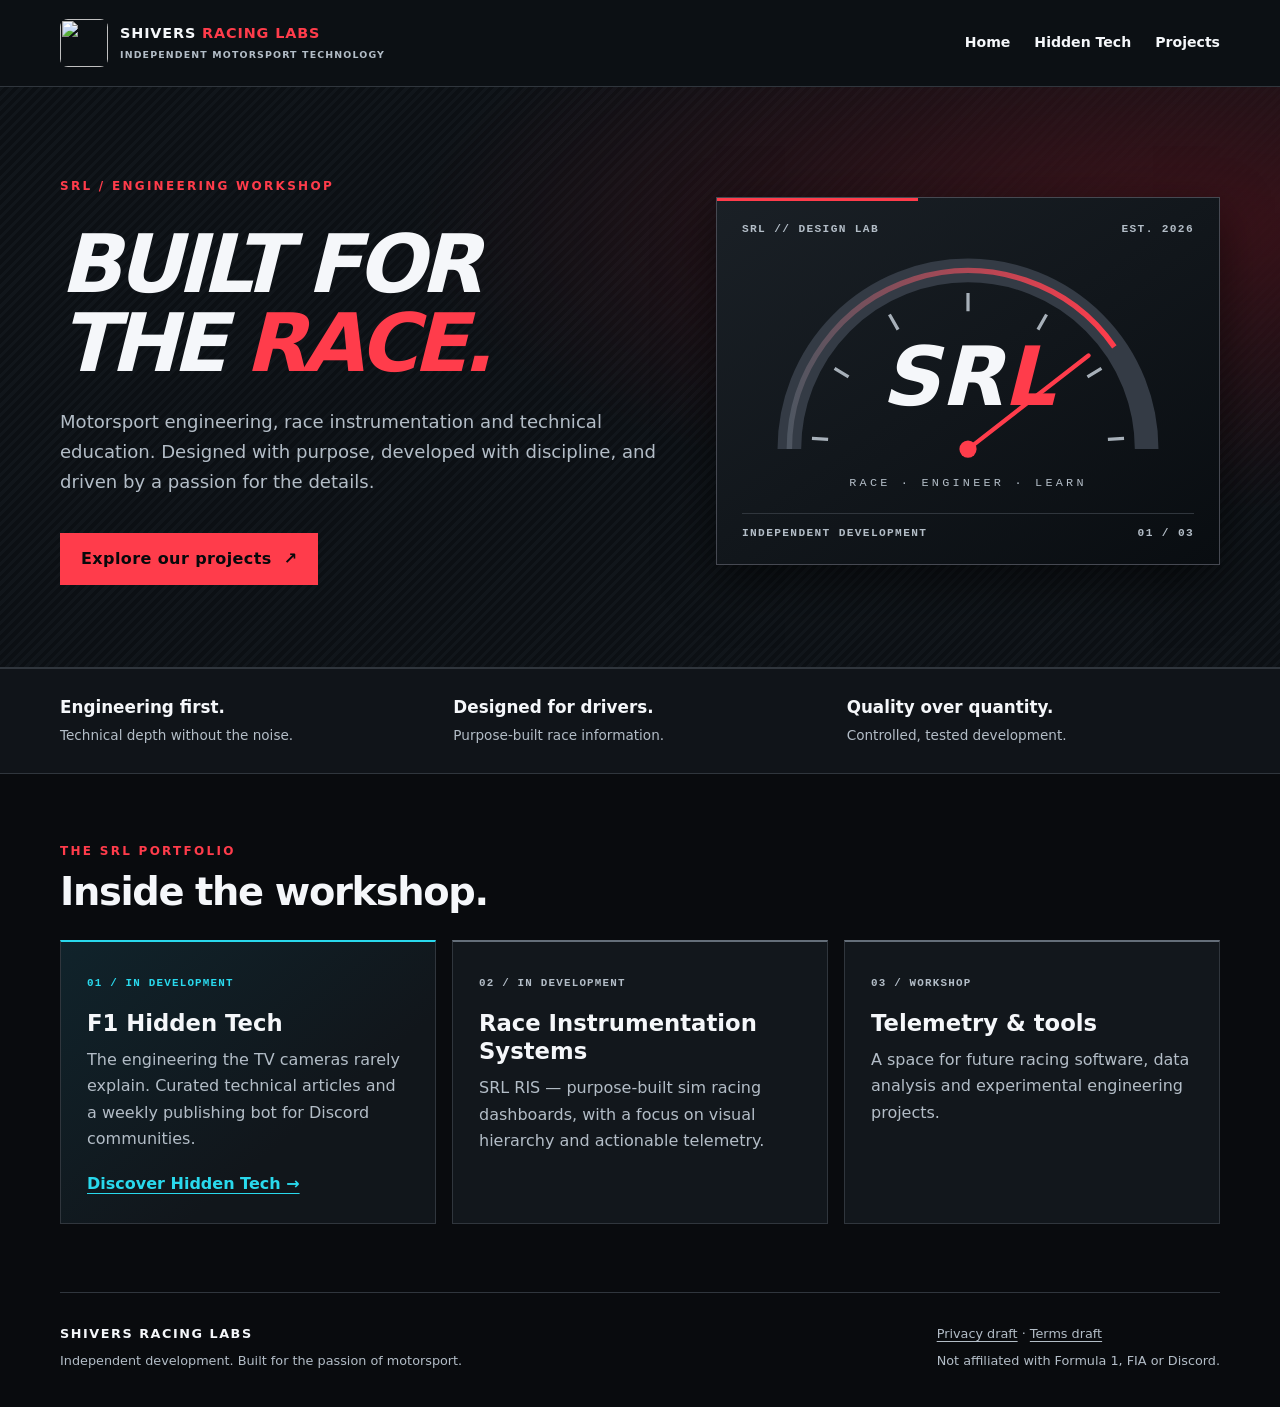
==== index.html @ 80d01013 "Site M1: add index.html" ====
<!doctype html>
<html lang="en"><head><meta charset="utf-8"><meta name="viewport" content="width=device-width, initial-scale=1"><meta name="description" content="Independent motorsport technology, race instrumentation and technical education."><meta name="color-scheme" content="dark"><title>Home | Shivers Racing Labs</title><link rel="stylesheet" href="style.css"></head><body class=""><a class="skip" href="#main">Skip to content</a><header class="mast"><div class="wrap bar"><a class="brand" href="index.html"><img src="https://avatars.githubusercontent.com/u/360861136?v=4" width="48" height="48" alt="" referrerpolicy="no-referrer"><span>SHIVERS <b>RACING LABS</b><small>INDEPENDENT MOTORSPORT TECHNOLOGY</small></span></a><nav aria-label="Main navigation"><a href="index.html">Home</a><a href="hidden-tech.html">Hidden Tech</a><a href="index.html#projects">Projects</a></nav></div></header><main id="main"><section class="hero"><div class="wrap"><div><div class="eyebrow">SRL / Engineering workshop</div><h1>Built for<br>the <span>race.</span></h1><p class="lede">Motorsport engineering, race instrumentation and technical education. Designed with purpose, developed with discipline, and driven by a passion for the details.</p><a class="cta" href="#projects">Explore our projects <span aria-hidden="true">↗</span></a></div><div class="instrument"><div class="instrument-top"><span>SRL // DESIGN LAB</span><span>EST. 2026</span></div><svg viewBox="0 0 420 230" role="img" aria-label="Decorative racing instrumentation motif, not live telemetry"><defs><linearGradient id="g"><stop stop-color="#4e5661"/><stop offset="1" stop-color="#ff3c4b"/></linearGradient></defs><path d="M44 185 A166 166 0 0 1 376 185" fill="none" stroke="#343b45" stroke-width="22"/><path d="M44 185 A166 166 0 0 1 346 90" fill="none" stroke="url(#g)" stroke-width="5"/><g stroke="#a7b0b9" stroke-width="3"><path d="M65 175l15 1M86 110l13 8M137 60l8 14M210 40v17M283 60l-8 14M334 110l-13 8M355 175l-15 1"/></g><path d="M210 185 L322 98" stroke="#ff3c4b" stroke-width="4" stroke-linecap="round"/><circle cx="210" cy="185" r="8" fill="#ff3c4b"/><text x="210" y="144" fill="#f5f7fa" font-family="system-ui,sans-serif" font-size="76" font-style="italic" font-weight="900" text-anchor="middle">SR<tspan fill="#ff3c4b">L</tspan></text><text x="210" y="219" fill="#b3bdc7" text-anchor="middle" font-family="monospace" font-size="11" letter-spacing="3">RACE · ENGINEER · LEARN</text></svg><div class="instrument-bottom"><span>INDEPENDENT DEVELOPMENT</span><span>01 / 03</span></div></div></div></section><section class="strip"><div class="wrap"><div><strong>Engineering first.</strong><span>Technical depth without the noise.</span></div><div><strong>Designed for drivers.</strong><span>Purpose-built race information.</span></div><div><strong>Quality over quantity.</strong><span>Controlled, tested development.</span></div></div></section><section class="wrap section" id="projects"><div class="eyebrow">The SRL portfolio</div><h2>Inside the workshop.</h2><div class="cards"><article class="card feature"><span class="status">01 / In development</span><h3>F1 Hidden Tech</h3><p>The engineering the TV cameras rarely explain. Curated technical articles and a weekly publishing bot for Discord communities.</p><a href="hidden-tech.html">Discover Hidden Tech →</a></article><article class="card"><span class="status">02 / In development</span><h3>Race Instrumentation Systems</h3><p>SRL RIS — purpose-built sim racing dashboards, with a focus on visual hierarchy and actionable telemetry.</p></article><article class="card"><span class="status">03 / Workshop</span><h3>Telemetry &amp; tools</h3><p>A space for future racing software, data analysis and experimental engineering projects.</p></article></div></section></main><footer class="wrap footer"><div><strong>SHIVERS RACING LABS</strong><p>Independent development. Built for the passion of motorsport.</p></div><div><a href="privacy.html">Privacy draft</a> · <a href="terms.html">Terms draft</a><p>Not affiliated with Formula 1, FIA or Discord.</p></div></footer></body></html>
---- style.css ----
:root{color-scheme:dark;--bg:#090b0e;--panel:#12171c;--line:#30363d;--text:#f5f7fa;--muted:#b3bdc7;--red:#ff3c4b;--cyan:#29d9ed;font-family:system-ui,-apple-system,BlinkMacSystemFont,"Segoe UI",sans-serif}*{box-sizing:border-box}html{scroll-behavior:smooth}body{margin:0;background:var(--bg);color:var(--text);line-height:1.65}a{color:inherit;text-underline-offset:.22em}a:hover{color:var(--cyan)}a:focus-visible{outline:2px solid var(--cyan);outline-offset:5px}.wrap{width:min(1160px,calc(100% - 48px));margin-inline:auto}.skip{position:absolute;left:12px;top:-100px;background:white;color:#111;padding:12px;z-index:5}.skip:focus{top:8px}.mast{border-bottom:1px solid var(--line);background:#0c1014}.bar{display:flex;align-items:center;justify-content:space-between;gap:28px;min-height:86px}.brand{display:flex;align-items:center;gap:12px;text-decoration:none;font-size:.9rem;font-weight:800;letter-spacing:.06em;line-height:1.2}.brand img{border-radius:8px;object-fit:cover}.brand b{color:var(--red)}.brand small{display:block;color:var(--muted);font-size:.59rem;letter-spacing:.12em;margin-top:7px}nav{display:flex;gap:24px;flex-wrap:wrap}nav a{font-size:.88rem;text-decoration:none;font-weight:600}.hero{position:relative;overflow:hidden;border-bottom:1px solid var(--line);background:radial-gradient(ellipse at 92% 24%,#3a1219 0%,transparent 46%),repeating-linear-gradient(135deg,#11161b 0px,#11161b 3px,#0c1014 3px,#0c1014 7px)}.hero .wrap{position:relative;display:grid;grid-template-columns:1.1fr .9fr;align-items:center;gap:40px;padding-block:90px 82px}.eyebrow{font-size:.75rem;letter-spacing:.19em;font-weight:800;color:var(--red);text-transform:uppercase}.hero h1{font-size:clamp(3rem,6.3vw,6rem);font-style:italic;line-height:.98;letter-spacing:-.065em;margin:.35em 0 .3em;text-transform:uppercase}.hero h1 span{color:var(--red)}.lede{color:var(--muted);max-width:600px;font-size:1.13rem}.cta{display:inline-flex;gap:12px;align-items:center;padding:12px 20px;border:1px solid var(--red);background:var(--red);color:#08090b;text-decoration:none;font-weight:800;margin-top:18px;letter-spacing:.025em}.cta:hover{background:#ff6874;color:#08090b}.instrument{border:1px solid #464952;background:linear-gradient(145deg,#1a2026,#090d11);padding:25px;position:relative;box-shadow:0 16px 45px #0008}.instrument:before{content:"";position:absolute;top:0;left:0;width:40%;height:3px;background:var(--red)}.instrument-top,.instrument-bottom{display:flex;justify-content:space-between;gap:14px;align-items:center;color:var(--muted);font:700 .7rem ui-monospace,monospace;letter-spacing:.12em}.instrument svg{display:block;width:100%;height:auto;margin:15px 0}.instrument-bottom{padding-top:13px;border-top:1px solid var(--line)}.section{padding-block:68px}.section h2{font-size:clamp(1.8rem,3vw,2.7rem);line-height:1.15;letter-spacing:-.035em;margin:8px 0 26px}.cards{display:grid;grid-template-columns:repeat(3,1fr);gap:16px}.card{padding:26px;border:1px solid var(--line);background:var(--panel);border-top:2px solid #646e79;min-width:0}.card.feature{border-top-color:var(--cyan);background:linear-gradient(140deg,#10232b,#11161b 65%)}.card h3{font-size:1.42rem;line-height:1.25;margin:14px 0 10px}.card p{color:var(--muted);margin:0 0 18px}.status{font:700 .68rem ui-monospace,monospace;letter-spacing:.11em;text-transform:uppercase;color:var(--muted)}.feature .status,.feature a,.tech .eyebrow{color:var(--cyan)}.feature a{font-weight:750}.strip{border-block:1px solid var(--line);background:#101419}.strip .wrap{display:grid;grid-template-columns:repeat(3,1fr);padding-block:25px;gap:20px}.strip strong{display:block;font-size:1.05rem}.strip span{color:var(--muted);font-size:.85rem}.tech .hero{background:radial-gradient(ellipse at 85% 25%,#123a45 0%,transparent 52%),repeating-linear-gradient(135deg,#11171b 0px,#11171b 3px,#0b1014 3px,#0b1014 7px)}.tech .hero h1 span{color:var(--cyan)}.tech .cta{background:var(--cyan);border-color:var(--cyan)}.tech .instrument:before{background:var(--cyan)}.techmark{text-align:center;padding:34px 12px}.techmark .big{font-size:clamp(3rem,7vw,5.6rem);line-height:1;font-weight:900;font-style:italic;letter-spacing:-.08em;color:var(--text)}.techmark .sub{font-weight:850;font-style:italic;letter-spacing:.06em;color:var(--cyan);font-size:clamp(1rem,2.4vw,1.5rem)}.techmark .rule{height:3px;background:linear-gradient(90deg,transparent,var(--cyan),transparent);margin:18px 0}.article{max-width:840px;padding-block:58px 72px}.article h1{font-size:clamp(2rem,5vw,3.5rem);letter-spacing:-.045em;line-height:1.1}.article h2{font-size:1.35rem;margin-top:32px}.article p,.article li{color:var(--muted)}.notice{background:#211b12;border:1px solid #8a6834;padding:15px 20px;color:#ffe1ab;margin:20px 0 30px}.notice strong{color:#ffe1ab}.article a{color:var(--cyan);overflow-wrap:anywhere}.footer{border-top:1px solid var(--line);display:flex;justify-content:space-between;gap:30px;padding-block:30px;color:var(--muted);font-size:.8rem}.footer strong{letter-spacing:.12em;color:var(--text)}.footer p{margin:6px 0}.footer a{color:var(--muted)}@media(max-width:780px){.hero .wrap{grid-template-columns:1fr;padding-block:56px;gap:28px}.cards{grid-template-columns:1fr}.bar{flex-wrap:wrap;padding-block:15px;gap:15px}nav{gap:18px}.strip .wrap{grid-template-columns:1fr;gap:15px}.footer{flex-direction:column;gap:14px}.section{padding-block:42px}}@media(max-width:380px){.wrap{width:calc(100% - 28px)}.brand{font-size:.78rem}.brand small{font-size:.53rem}.instrument{padding:17px}}@media(prefers-reduced-motion:reduce){html{scroll-behavior:auto}}
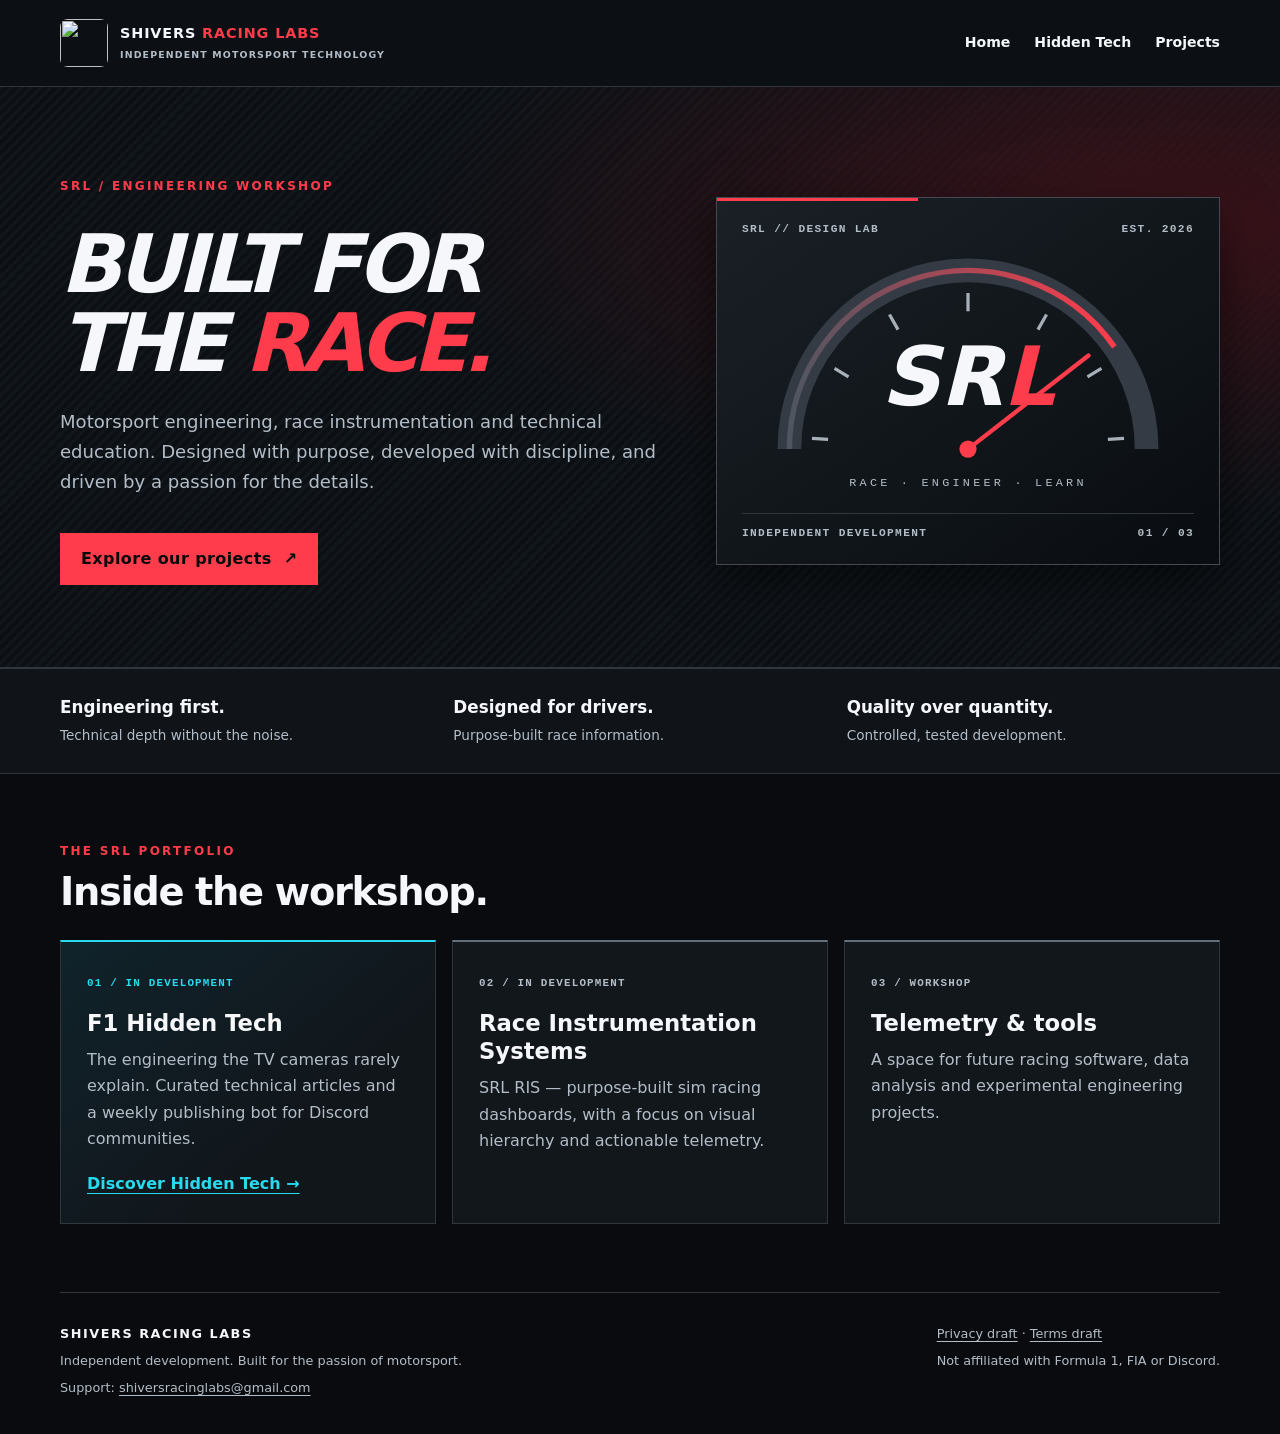
==== commit 16a2338b: "Site M1: add verified SRL contact to index.html" ====
--- a/index.html
+++ b/index.html
@@ -1,2 +1,2 @@
 <!doctype html>
-<html lang="en"><head><meta charset="utf-8"><meta name="viewport" content="width=device-width, initial-scale=1"><meta name="description" content="Independent motorsport technology, race instrumentation and technical education."><meta name="color-scheme" content="dark"><title>Home | Shivers Racing Labs</title><link rel="stylesheet" href="style.css"></head><body class=""><a class="skip" href="#main">Skip to content</a><header class="mast"><div class="wrap bar"><a class="brand" href="index.html"><img src="https://avatars.githubusercontent.com/u/360861136?v=4" width="48" height="48" alt="" referrerpolicy="no-referrer"><span>SHIVERS <b>RACING LABS</b><small>INDEPENDENT MOTORSPORT TECHNOLOGY</small></span></a><nav aria-label="Main navigation"><a href="index.html">Home</a><a href="hidden-tech.html">Hidden Tech</a><a href="index.html#projects">Projects</a></nav></div></header><main id="main"><section class="hero"><div class="wrap"><div><div class="eyebrow">SRL / Engineering workshop</div><h1>Built for<br>the <span>race.</span></h1><p class="lede">Motorsport engineering, race instrumentation and technical education. Designed with purpose, developed with discipline, and driven by a passion for the details.</p><a class="cta" href="#projects">Explore our projects <span aria-hidden="true">↗</span></a></div><div class="instrument"><div class="instrument-top"><span>SRL // DESIGN LAB</span><span>EST. 2026</span></div><svg viewBox="0 0 420 230" role="img" aria-label="Decorative racing instrumentation motif, not live telemetry"><defs><linearGradient id="g"><stop stop-color="#4e5661"/><stop offset="1" stop-color="#ff3c4b"/></linearGradient></defs><path d="M44 185 A166 166 0 0 1 376 185" fill="none" stroke="#343b45" stroke-width="22"/><path d="M44 185 A166 166 0 0 1 346 90" fill="none" stroke="url(#g)" stroke-width="5"/><g stroke="#a7b0b9" stroke-width="3"><path d="M65 175l15 1M86 110l13 8M137 60l8 14M210 40v17M283 60l-8 14M334 110l-13 8M355 175l-15 1"/></g><path d="M210 185 L322 98" stroke="#ff3c4b" stroke-width="4" stroke-linecap="round"/><circle cx="210" cy="185" r="8" fill="#ff3c4b"/><text x="210" y="144" fill="#f5f7fa" font-family="system-ui,sans-serif" font-size="76" font-style="italic" font-weight="900" text-anchor="middle">SR<tspan fill="#ff3c4b">L</tspan></text><text x="210" y="219" fill="#b3bdc7" text-anchor="middle" font-family="monospace" font-size="11" letter-spacing="3">RACE · ENGINEER · LEARN</text></svg><div class="instrument-bottom"><span>INDEPENDENT DEVELOPMENT</span><span>01 / 03</span></div></div></div></section><section class="strip"><div class="wrap"><div><strong>Engineering first.</strong><span>Technical depth without the noise.</span></div><div><strong>Designed for drivers.</strong><span>Purpose-built race information.</span></div><div><strong>Quality over quantity.</strong><span>Controlled, tested development.</span></div></div></section><section class="wrap section" id="projects"><div class="eyebrow">The SRL portfolio</div><h2>Inside the workshop.</h2><div class="cards"><article class="card feature"><span class="status">01 / In development</span><h3>F1 Hidden Tech</h3><p>The engineering the TV cameras rarely explain. Curated technical articles and a weekly publishing bot for Discord communities.</p><a href="hidden-tech.html">Discover Hidden Tech →</a></article><article class="card"><span class="status">02 / In development</span><h3>Race Instrumentation Systems</h3><p>SRL RIS — purpose-built sim racing dashboards, with a focus on visual hierarchy and actionable telemetry.</p></article><article class="card"><span class="status">03 / Workshop</span><h3>Telemetry &amp; tools</h3><p>A space for future racing software, data analysis and experimental engineering projects.</p></article></div></section></main><footer class="wrap footer"><div><strong>SHIVERS RACING LABS</strong><p>Independent development. Built for the passion of motorsport.</p></div><div><a href="privacy.html">Privacy draft</a> · <a href="terms.html">Terms draft</a><p>Not affiliated with Formula 1, FIA or Discord.</p></div></footer></body></html>+<html lang="en"><head><meta charset="utf-8"><meta name="viewport" content="width=device-width, initial-scale=1"><meta name="description" content="Independent motorsport technology, race instrumentation and technical education."><meta name="color-scheme" content="dark"><title>Home | Shivers Racing Labs</title><link rel="stylesheet" href="style.css"></head><body class=""><a class="skip" href="#main">Skip to content</a><header class="mast"><div class="wrap bar"><a class="brand" href="index.html"><img src="https://avatars.githubusercontent.com/u/360861136?v=4" width="48" height="48" alt="" referrerpolicy="no-referrer"><span>SHIVERS <b>RACING LABS</b><small>INDEPENDENT MOTORSPORT TECHNOLOGY</small></span></a><nav aria-label="Main navigation"><a href="index.html">Home</a><a href="hidden-tech.html">Hidden Tech</a><a href="index.html#projects">Projects</a></nav></div></header><main id="main"><section class="hero"><div class="wrap"><div><div class="eyebrow">SRL / Engineering workshop</div><h1>Built for<br>the <span>race.</span></h1><p class="lede">Motorsport engineering, race instrumentation and technical education. Designed with purpose, developed with discipline, and driven by a passion for the details.</p><a class="cta" href="#projects">Explore our projects <span aria-hidden="true">↗</span></a></div><div class="instrument"><div class="instrument-top"><span>SRL // DESIGN LAB</span><span>EST. 2026</span></div><svg viewBox="0 0 420 230" role="img" aria-label="Decorative racing instrumentation motif, not live telemetry"><defs><linearGradient id="g"><stop stop-color="#4e5661"/><stop offset="1" stop-color="#ff3c4b"/></linearGradient></defs><path d="M44 185 A166 166 0 0 1 376 185" fill="none" stroke="#343b45" stroke-width="22"/><path d="M44 185 A166 166 0 0 1 346 90" fill="none" stroke="url(#g)" stroke-width="5"/><g stroke="#a7b0b9" stroke-width="3"><path d="M65 175l15 1M86 110l13 8M137 60l8 14M210 40v17M283 60l-8 14M334 110l-13 8M355 175l-15 1"/></g><path d="M210 185 L322 98" stroke="#ff3c4b" stroke-width="4" stroke-linecap="round"/><circle cx="210" cy="185" r="8" fill="#ff3c4b"/><text x="210" y="144" fill="#f5f7fa" font-family="system-ui,sans-serif" font-size="76" font-style="italic" font-weight="900" text-anchor="middle">SR<tspan fill="#ff3c4b">L</tspan></text><text x="210" y="219" fill="#b3bdc7" text-anchor="middle" font-family="monospace" font-size="11" letter-spacing="3">RACE · ENGINEER · LEARN</text></svg><div class="instrument-bottom"><span>INDEPENDENT DEVELOPMENT</span><span>01 / 03</span></div></div></div></section><section class="strip"><div class="wrap"><div><strong>Engineering first.</strong><span>Technical depth without the noise.</span></div><div><strong>Designed for drivers.</strong><span>Purpose-built race information.</span></div><div><strong>Quality over quantity.</strong><span>Controlled, tested development.</span></div></div></section><section class="wrap section" id="projects"><div class="eyebrow">The SRL portfolio</div><h2>Inside the workshop.</h2><div class="cards"><article class="card feature"><span class="status">01 / In development</span><h3>F1 Hidden Tech</h3><p>The engineering the TV cameras rarely explain. Curated technical articles and a weekly publishing bot for Discord communities.</p><a href="hidden-tech.html">Discover Hidden Tech →</a></article><article class="card"><span class="status">02 / In development</span><h3>Race Instrumentation Systems</h3><p>SRL RIS — purpose-built sim racing dashboards, with a focus on visual hierarchy and actionable telemetry.</p></article><article class="card"><span class="status">03 / Workshop</span><h3>Telemetry &amp; tools</h3><p>A space for future racing software, data analysis and experimental engineering projects.</p></article></div></section></main><footer class="wrap footer"><div><strong>SHIVERS RACING LABS</strong><p>Independent development. Built for the passion of motorsport.</p><p>Support: <a href="mailto:shiversracinglabs@gmail.com">shiversracinglabs@gmail.com</a></p></div><div><a href="privacy.html">Privacy draft</a> · <a href="terms.html">Terms draft</a><p>Not affiliated with Formula 1, FIA or Discord.</p></div></footer></body></html>
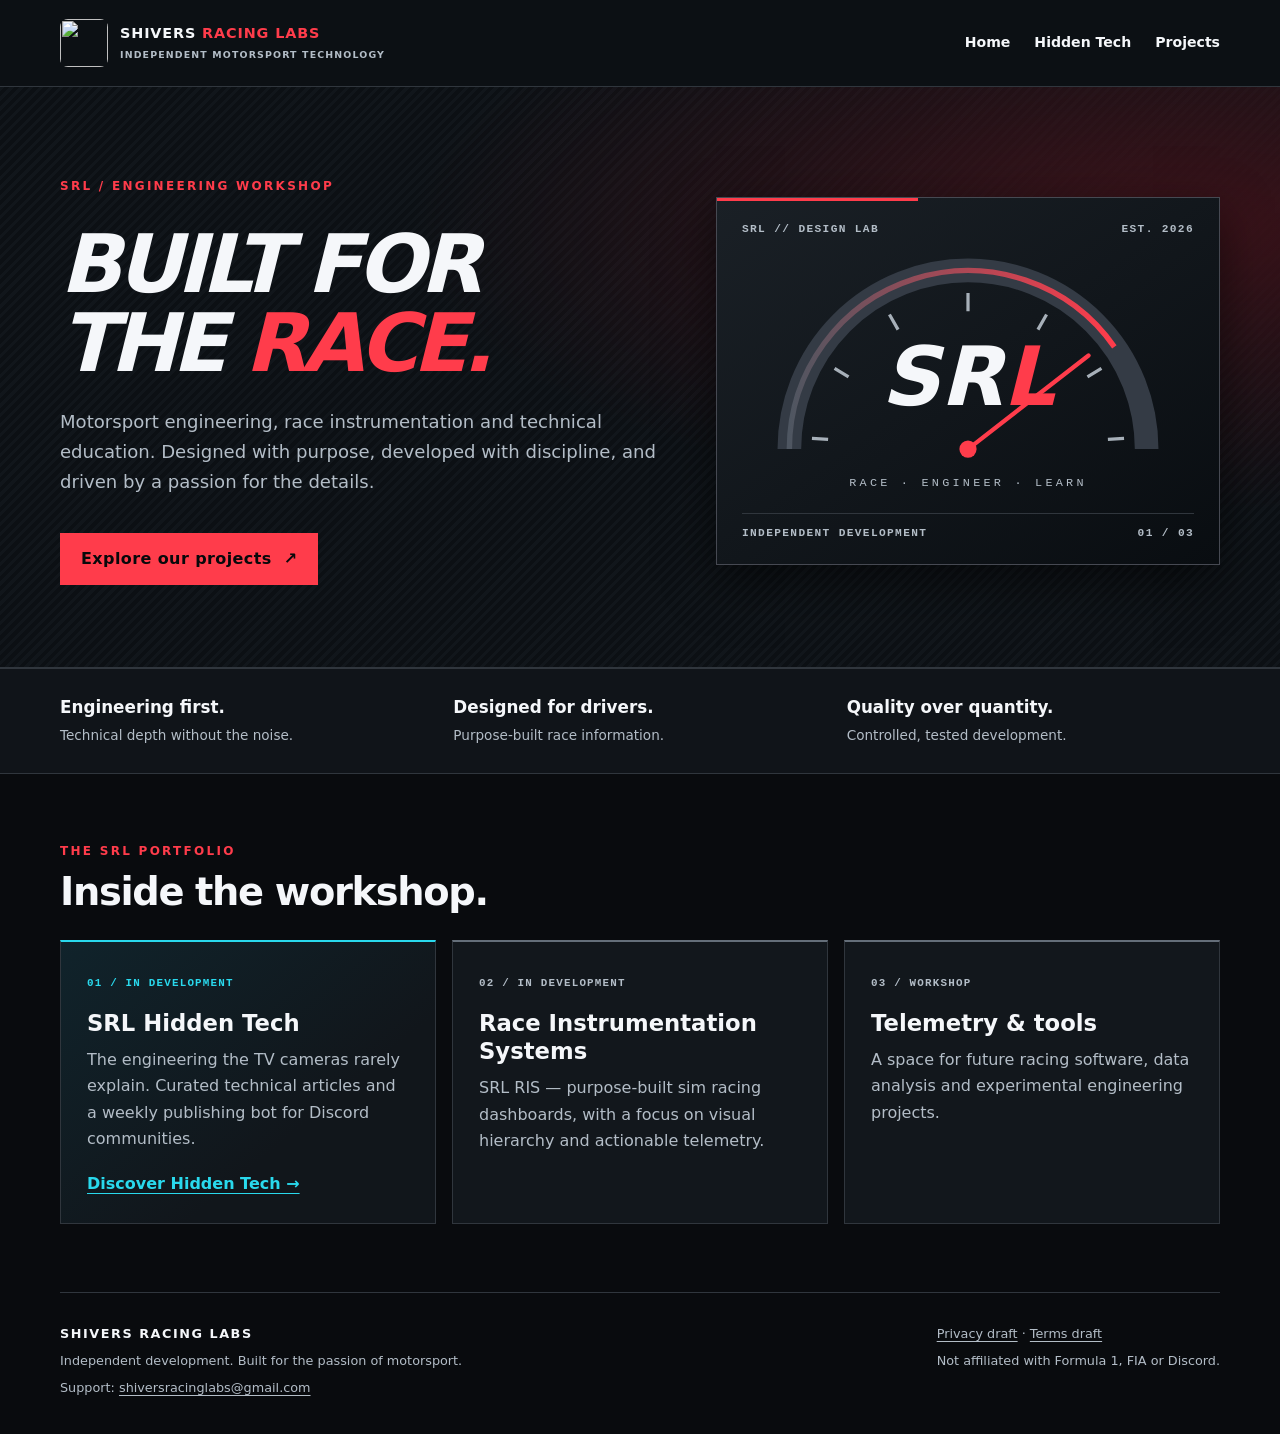
==== commit 445320b5: "Branding R1: update index.html" ====
--- a/index.html
+++ b/index.html
@@ -1,2 +1,2 @@
 <!doctype html>
-<html lang="en"><head><meta charset="utf-8"><meta name="viewport" content="width=device-width, initial-scale=1"><meta name="description" content="Independent motorsport technology, race instrumentation and technical education."><meta name="color-scheme" content="dark"><title>Home | Shivers Racing Labs</title><link rel="stylesheet" href="style.css"></head><body class=""><a class="skip" href="#main">Skip to content</a><header class="mast"><div class="wrap bar"><a class="brand" href="index.html"><img src="https://avatars.githubusercontent.com/u/360861136?v=4" width="48" height="48" alt="" referrerpolicy="no-referrer"><span>SHIVERS <b>RACING LABS</b><small>INDEPENDENT MOTORSPORT TECHNOLOGY</small></span></a><nav aria-label="Main navigation"><a href="index.html">Home</a><a href="hidden-tech.html">Hidden Tech</a><a href="index.html#projects">Projects</a></nav></div></header><main id="main"><section class="hero"><div class="wrap"><div><div class="eyebrow">SRL / Engineering workshop</div><h1>Built for<br>the <span>race.</span></h1><p class="lede">Motorsport engineering, race instrumentation and technical education. Designed with purpose, developed with discipline, and driven by a passion for the details.</p><a class="cta" href="#projects">Explore our projects <span aria-hidden="true">↗</span></a></div><div class="instrument"><div class="instrument-top"><span>SRL // DESIGN LAB</span><span>EST. 2026</span></div><svg viewBox="0 0 420 230" role="img" aria-label="Decorative racing instrumentation motif, not live telemetry"><defs><linearGradient id="g"><stop stop-color="#4e5661"/><stop offset="1" stop-color="#ff3c4b"/></linearGradient></defs><path d="M44 185 A166 166 0 0 1 376 185" fill="none" stroke="#343b45" stroke-width="22"/><path d="M44 185 A166 166 0 0 1 346 90" fill="none" stroke="url(#g)" stroke-width="5"/><g stroke="#a7b0b9" stroke-width="3"><path d="M65 175l15 1M86 110l13 8M137 60l8 14M210 40v17M283 60l-8 14M334 110l-13 8M355 175l-15 1"/></g><path d="M210 185 L322 98" stroke="#ff3c4b" stroke-width="4" stroke-linecap="round"/><circle cx="210" cy="185" r="8" fill="#ff3c4b"/><text x="210" y="144" fill="#f5f7fa" font-family="system-ui,sans-serif" font-size="76" font-style="italic" font-weight="900" text-anchor="middle">SR<tspan fill="#ff3c4b">L</tspan></text><text x="210" y="219" fill="#b3bdc7" text-anchor="middle" font-family="monospace" font-size="11" letter-spacing="3">RACE · ENGINEER · LEARN</text></svg><div class="instrument-bottom"><span>INDEPENDENT DEVELOPMENT</span><span>01 / 03</span></div></div></div></section><section class="strip"><div class="wrap"><div><strong>Engineering first.</strong><span>Technical depth without the noise.</span></div><div><strong>Designed for drivers.</strong><span>Purpose-built race information.</span></div><div><strong>Quality over quantity.</strong><span>Controlled, tested development.</span></div></div></section><section class="wrap section" id="projects"><div class="eyebrow">The SRL portfolio</div><h2>Inside the workshop.</h2><div class="cards"><article class="card feature"><span class="status">01 / In development</span><h3>F1 Hidden Tech</h3><p>The engineering the TV cameras rarely explain. Curated technical articles and a weekly publishing bot for Discord communities.</p><a href="hidden-tech.html">Discover Hidden Tech →</a></article><article class="card"><span class="status">02 / In development</span><h3>Race Instrumentation Systems</h3><p>SRL RIS — purpose-built sim racing dashboards, with a focus on visual hierarchy and actionable telemetry.</p></article><article class="card"><span class="status">03 / Workshop</span><h3>Telemetry &amp; tools</h3><p>A space for future racing software, data analysis and experimental engineering projects.</p></article></div></section></main><footer class="wrap footer"><div><strong>SHIVERS RACING LABS</strong><p>Independent development. Built for the passion of motorsport.</p><p>Support: <a href="mailto:shiversracinglabs@gmail.com">shiversracinglabs@gmail.com</a></p></div><div><a href="privacy.html">Privacy draft</a> · <a href="terms.html">Terms draft</a><p>Not affiliated with Formula 1, FIA or Discord.</p></div></footer></body></html>+<html lang="en"><head><meta charset="utf-8"><meta name="viewport" content="width=device-width, initial-scale=1"><meta name="description" content="Independent motorsport technology, race instrumentation and technical education."><meta name="color-scheme" content="dark"><title>Home | Shivers Racing Labs</title><link rel="stylesheet" href="style.css"></head><body class=""><a class="skip" href="#main">Skip to content</a><header class="mast"><div class="wrap bar"><a class="brand" href="index.html"><img src="https://avatars.githubusercontent.com/u/360861136?v=4" width="48" height="48" alt="" referrerpolicy="no-referrer"><span>SHIVERS <b>RACING LABS</b><small>INDEPENDENT MOTORSPORT TECHNOLOGY</small></span></a><nav aria-label="Main navigation"><a href="index.html">Home</a><a href="hidden-tech.html">Hidden Tech</a><a href="index.html#projects">Projects</a></nav></div></header><main id="main"><section class="hero"><div class="wrap"><div><div class="eyebrow">SRL / Engineering workshop</div><h1>Built for<br>the <span>race.</span></h1><p class="lede">Motorsport engineering, race instrumentation and technical education. Designed with purpose, developed with discipline, and driven by a passion for the details.</p><a class="cta" href="#projects">Explore our projects <span aria-hidden="true">↗</span></a></div><div class="instrument"><div class="instrument-top"><span>SRL // DESIGN LAB</span><span>EST. 2026</span></div><svg viewBox="0 0 420 230" role="img" aria-label="Decorative racing instrumentation motif, not live telemetry"><defs><linearGradient id="g"><stop stop-color="#4e5661"/><stop offset="1" stop-color="#ff3c4b"/></linearGradient></defs><path d="M44 185 A166 166 0 0 1 376 185" fill="none" stroke="#343b45" stroke-width="22"/><path d="M44 185 A166 166 0 0 1 346 90" fill="none" stroke="url(#g)" stroke-width="5"/><g stroke="#a7b0b9" stroke-width="3"><path d="M65 175l15 1M86 110l13 8M137 60l8 14M210 40v17M283 60l-8 14M334 110l-13 8M355 175l-15 1"/></g><path d="M210 185 L322 98" stroke="#ff3c4b" stroke-width="4" stroke-linecap="round"/><circle cx="210" cy="185" r="8" fill="#ff3c4b"/><text x="210" y="144" fill="#f5f7fa" font-family="system-ui,sans-serif" font-size="76" font-style="italic" font-weight="900" text-anchor="middle">SR<tspan fill="#ff3c4b">L</tspan></text><text x="210" y="219" fill="#b3bdc7" text-anchor="middle" font-family="monospace" font-size="11" letter-spacing="3">RACE · ENGINEER · LEARN</text></svg><div class="instrument-bottom"><span>INDEPENDENT DEVELOPMENT</span><span>01 / 03</span></div></div></div></section><section class="strip"><div class="wrap"><div><strong>Engineering first.</strong><span>Technical depth without the noise.</span></div><div><strong>Designed for drivers.</strong><span>Purpose-built race information.</span></div><div><strong>Quality over quantity.</strong><span>Controlled, tested development.</span></div></div></section><section class="wrap section" id="projects"><div class="eyebrow">The SRL portfolio</div><h2>Inside the workshop.</h2><div class="cards"><article class="card feature"><span class="status">01 / In development</span><h3>SRL Hidden Tech</h3><p>The engineering the TV cameras rarely explain. Curated technical articles and a weekly publishing bot for Discord communities.</p><a href="hidden-tech.html">Discover Hidden Tech →</a></article><article class="card"><span class="status">02 / In development</span><h3>Race Instrumentation Systems</h3><p>SRL RIS — purpose-built sim racing dashboards, with a focus on visual hierarchy and actionable telemetry.</p></article><article class="card"><span class="status">03 / Workshop</span><h3>Telemetry &amp; tools</h3><p>A space for future racing software, data analysis and experimental engineering projects.</p></article></div></section></main><footer class="wrap footer"><div><strong>SHIVERS RACING LABS</strong><p>Independent development. Built for the passion of motorsport.</p><p>Support: <a href="mailto:shiversracinglabs@gmail.com">shiversracinglabs@gmail.com</a></p></div><div><a href="privacy.html">Privacy draft</a> · <a href="terms.html">Terms draft</a><p>Not affiliated with Formula 1, FIA or Discord.</p></div></footer></body></html>
